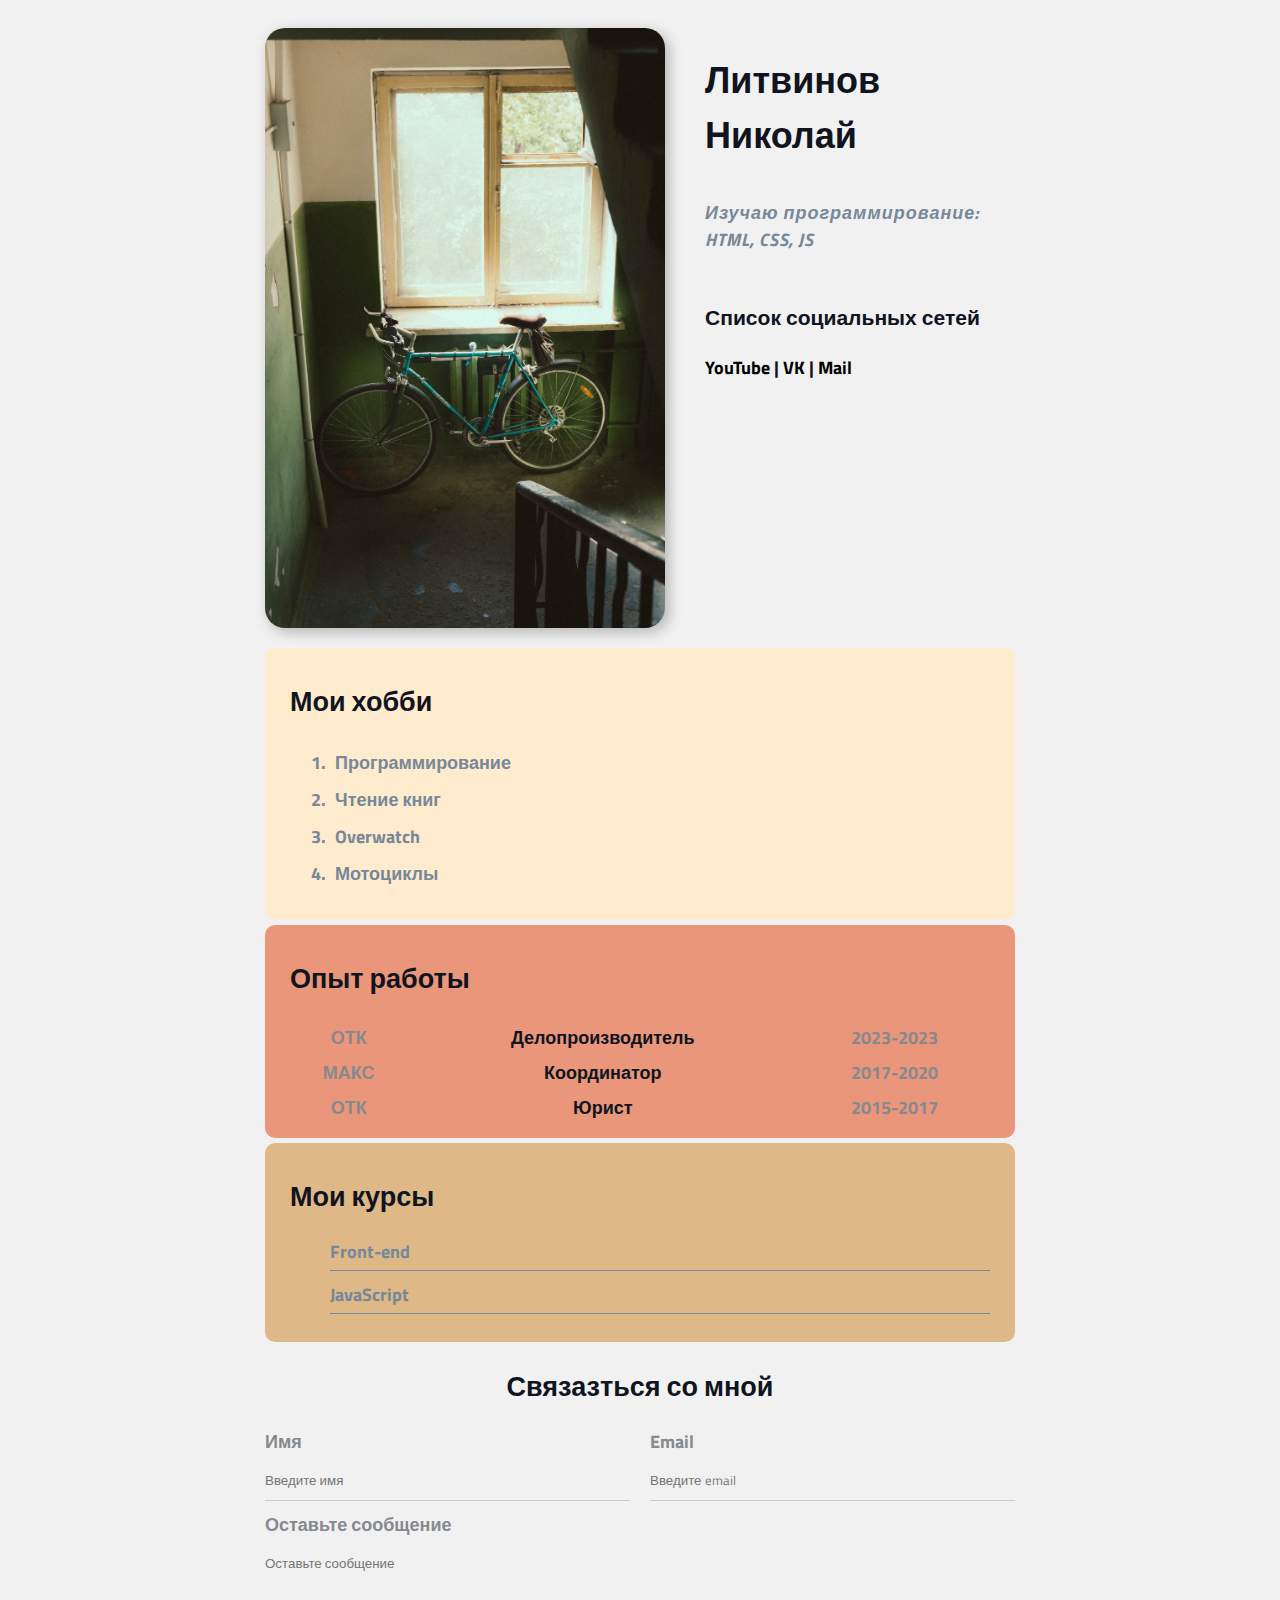
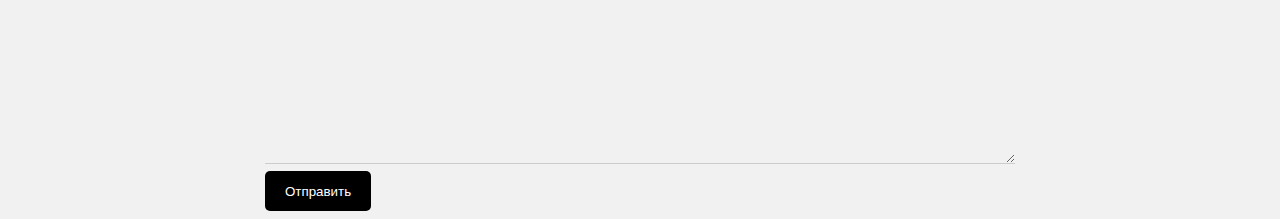
==== index.html @ 5b8dab23 "Update and rename resume.html to index.html" ====
<!DOCTYPE html>
<html lang="en">

<head>
  <meta charset="UTF-8">
  <meta http-equiv="X-UA-Compatible" content="IE=edge">
  <meta name="viewport" content="width=device-width, initial-scale=1.0">
  <meta name="keywords" content="frontend developer, resume">
  <meta name="description" content="Резюме Литвинова Николая Валентиновича">
  <title>Резюме</title>
  <link rel="stylesheet" href="style.css">
</head>

<body>
  <div class="container">
    <div class="info">
      <img src="imgs/image.jpg" alt="Велосипед" class="photo">
      <div class="info-text">
        <h1>Литвинов Николай</h1>
        <br>

        <p>Изучаю программирование: <strong> HTML, CSS, JS</strong></p>
        <br>

        <h3>Список социальных сетей</h3>
        <a href="https://youtube.com" target="_blank">YouTube</a>
        |
        <a href="https://vk.com" target="_blank">VK</a>
        |
        <a href="https://mail.ru" target="_blank">Mail</a>
      </div>
    </div>
    <div class="card bg-almond">
      <h2>Мои хобби</h2>
      <ol class="list">
        <li>Программирование</li>
        <li>Чтение книг</li>
        <li>Overwatch</li>
        <li>Мотоциклы</li>
      </ol>
    </div>
    <div class="card bg-darksalmon">
      <h2>Опыт работы</h2>
      <table class="table">
        <thead>
          <!-- <tr>
            <th>Название</th>
            <th>Должность</th>
            <th>Год</th>
          </tr> -->
        </thead>
        <tbody>
          <tr>
            <td>ОТК</td>
            <td>Делопроизводитель</td>
            <td>2023-2023</td>
          </tr>
          <tr>
            <td>МАКС</td>
            <td>Координатор</td>
            <td>2017-2020</td>
          </tr>
          <tr>
            <td>ОТК</td>
            <td>Юрист</td>
            <td>2015-2017</td>
          </tr>
        </tbody>
      </table>
    </div>
    <div class="card bg-burlywood ">
      <h2>Мои курсы</h2>
      <ul class="links-list">
        <li>Front-end</li>
        <li>JavaScript</li>
      </ul>
    </div>


    <form action="" class="form">
      <h2>Связазться со мной</h2>
      <div class="form-row">
        <div class="contacts">
          <label for="name">Имя</label>
          <input type="text" placeholder="Введите имя" id="name">
        </div>

        <div class="contacts">
          <label for="email">Email</label>
          <input type="email" placeholder="Введите email">
        </div>
      </div>

      <div class="contacts">
        <label for="message">Оставьте сообщение</label>
        <textarea name="" id="message" cols="20" rows="10" placeholder="Оставьте сообщение" class="contacts"></textarea>
      </div>

      <button type="submit" class="btn">Отправить</button>
    </form>

</body>

</html>
---- style.css ----
@import url('https://fonts.googleapis.com/css2?family=Roboto&family=Titillium+Web&family=Tulpen+One&display=swap');



body {
  font-family: 'Titillium Web', sans-serif;
  font-size: 18px;
  font-weight: 700;
  color: #0f141e;
  background-color: #f1f1f1;
}

.container {
  max-width: 750px;
  margin: auto;
  padding-top: 20px;
}

.info {
  margin-bottom: 20px;
  display: flex;
}

.info-text {
  margin-left: 40px;
}

.photo {
  width: 400px;
  border-radius: 20px;
  box-shadow: 4px 4px 14px rgba(0, 0, 0, 0.25);
}

.info-text h1 {
  margin-bottom: 10px;
}

.info-text p {
  font-style: italic;
  letter-spacing: 1px;
  color: #778899;
  margin: 0;
}

a {
  text-decoration: none;
  color: black;
}

a:active {
  color: blue;
}

a:visited {
  color: red;
}

a:hover {
  font-style: italic;
  text-decoration: underline;
  transition: all 0.5s;
}

.card {
  border-radius: 10px;
  margin-bottom: 5px;
  padding: 10px 25px;
}

.bg-almond {
  background: BlanchedAlmond;
}

.bg-darksalmon {
  background: DarkSalmon;
}

.bg-burlywood {
  background: BurlyWood;
}

.btn {
  background: black;
  color: white;
  padding: 10px 20px;
  border-radius: 5px;
  border: none;
  font-family: inherit;
  cursor: pointer;
}

.btn:hover {
  opacity: 0.8;
}


.list li {
  padding: 5px;
  color: #778899;
}

.links-list {
  color: #778899;
  list-style: none;
}

.links-list li {
  margin-bottom: 10px;
  border-bottom: 1px solid #778899;
  padding-bottom: 5px;
}

.table {
  width: 100%;
}

.table td {
  text-align: center;
  padding-bottom: 5px;
}

.table td:nth-child(odd) {
  color: #86898f;
}

.form-row {
  margin-bottom: 10px;
  display: flex;
}

.form-row .contacts {
  /* display: inline-block; */
  margin-right: 20px;
  width: 50%;
  /* width: calc(50% - 20px); */
}

.form-row .contacts:last-child {
  margin-right: 0;
}

.form h2 {
  text-align: center;
}

.contacts label {
  display: block;
  color: #86898f;
}

.contacts input,
.contacts textarea {
  width: 100%;
  box-sizing: border-box;
  border: none;
  background: transparent;
  border-bottom: 1px solid #ccc;
  color: #000;
  padding: 15px 0 10px;
  outline: none;
  font-family: inherit;
}

@media (max-width:750px){
  .info{
    display: block;
    text-align: center;
  }
}

@media (max-width:750px){
  .form-row{
    display: block;
  }
  .form-row .contacts{
    margin-bottom: 10px;
    margin-right: 0;
    width: 100%;
  }
}
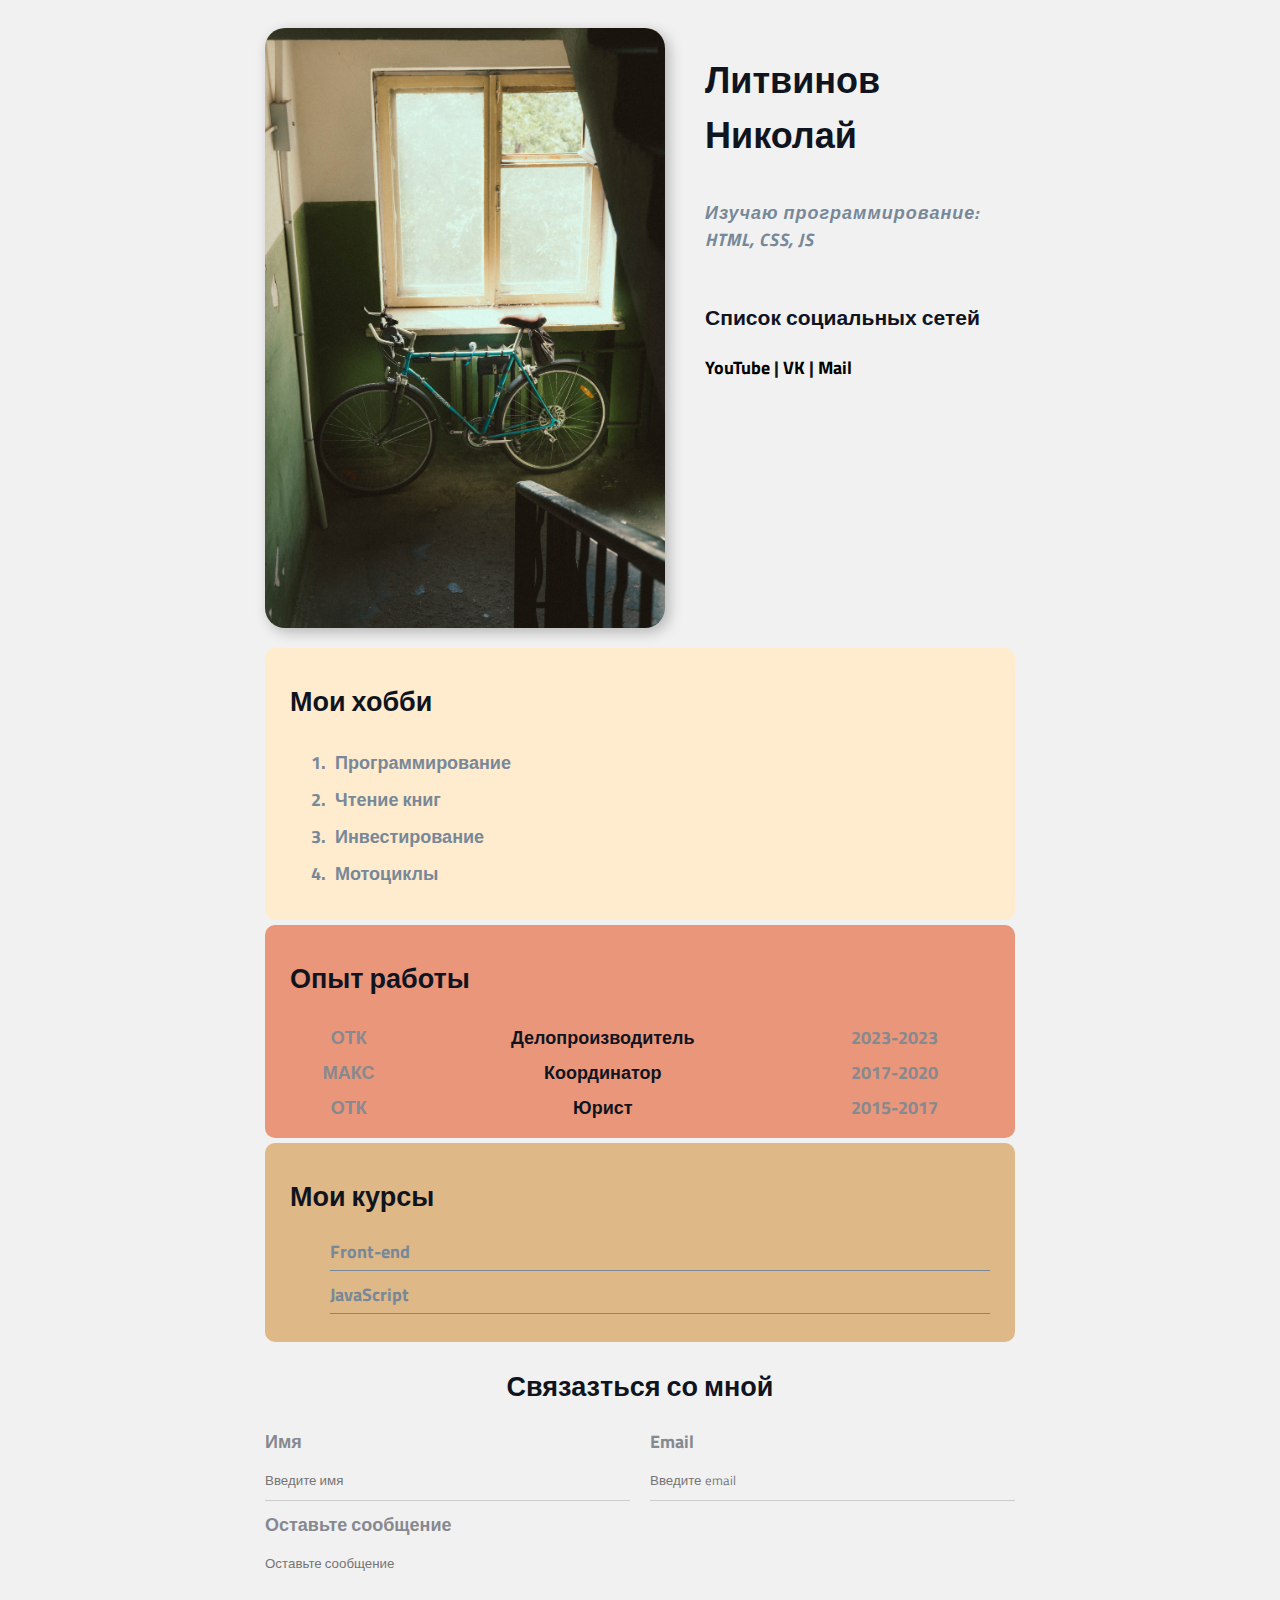
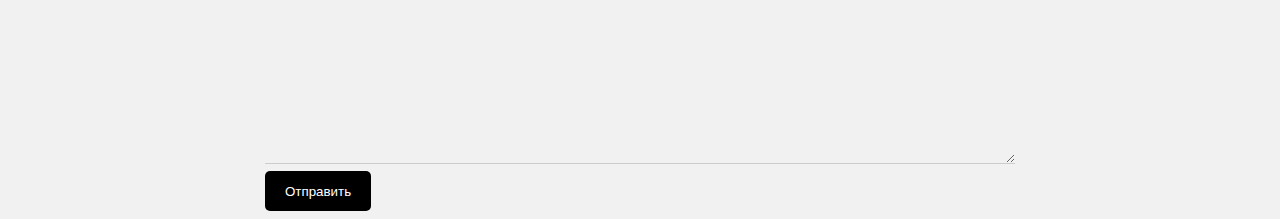
==== commit 456160d4: "Update index.html" ====
--- a/index.html
+++ b/index.html
@@ -35,7 +35,7 @@
       <ol class="list">
         <li>Программирование</li>
         <li>Чтение книг</li>
-        <li>Overwatch</li>
+        <li>Инвестирование</li>
         <li>Мотоциклы</li>
       </ol>
     </div>
